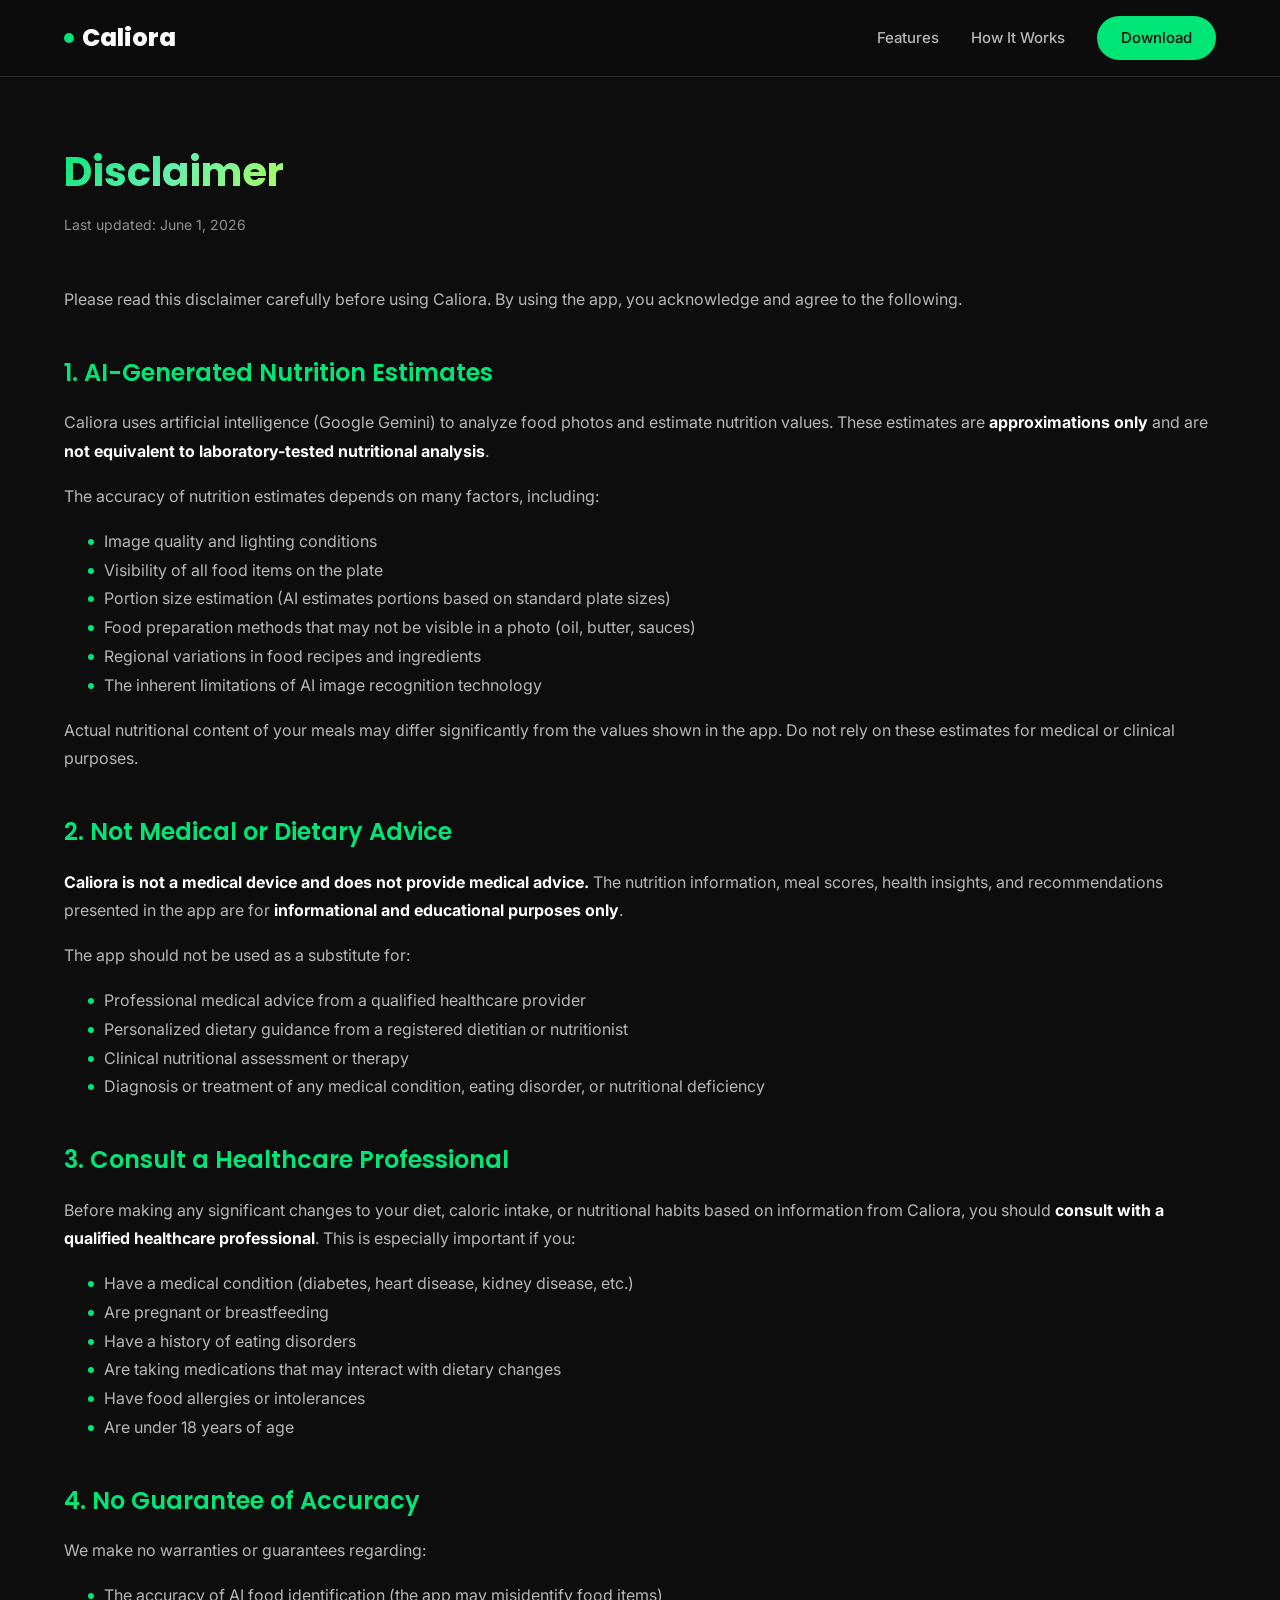
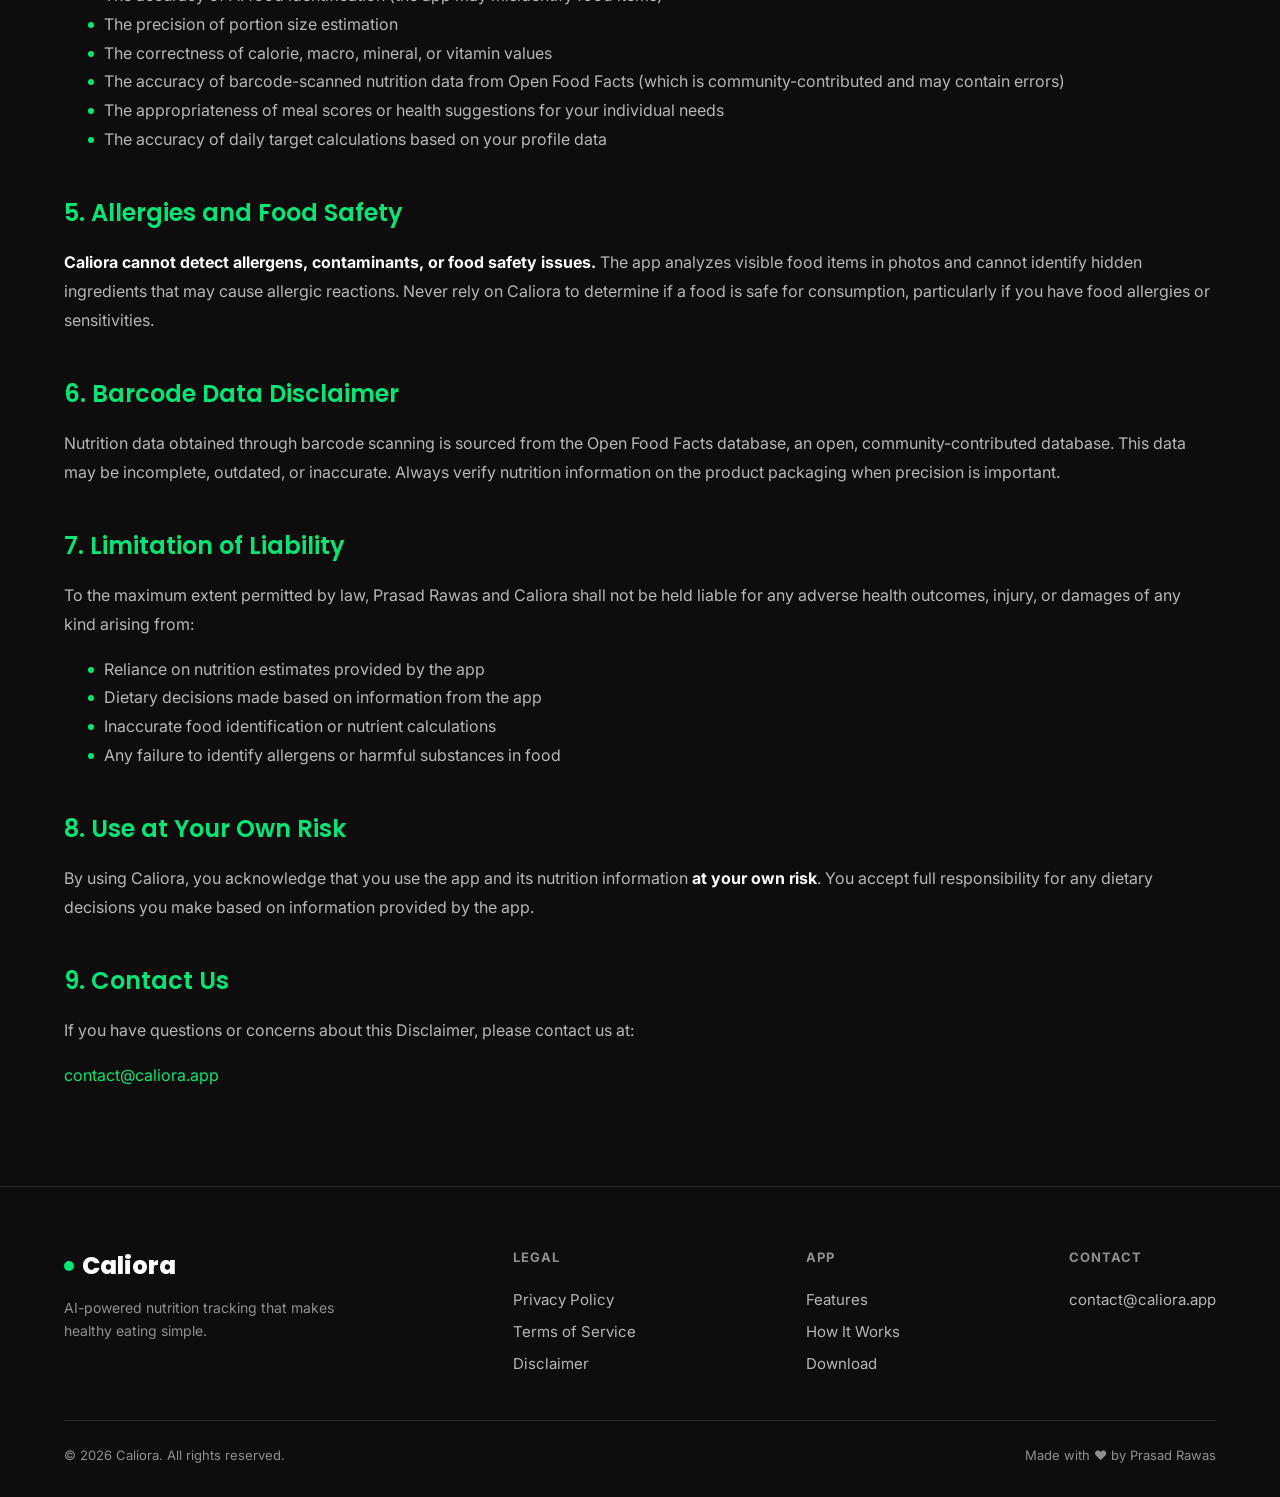
==== docs/disclaimer.html @ 1ac2c64b "Add landing website with privacy policy, terms of service, and disclaimer" ====
<!DOCTYPE html>
<html lang="en">
<head>
  <meta charset="UTF-8">
  <meta name="viewport" content="width=device-width, initial-scale=1.0">
  <meta name="description" content="Health and accuracy disclaimer for Caliora — Your AI Nutrition Companion.">
  <meta property="og:title" content="Disclaimer — Caliora">
  <meta property="og:description" content="Important health and accuracy information about Caliora's AI nutrition analysis.">
  <meta property="og:type" content="website">
  <title>Disclaimer — Caliora</title>
  <link rel="icon" type="image/png" href="favicon.png">
  <link rel="stylesheet" href="styles.css">
</head>
<body>

  <!-- ===== NAVBAR ===== -->
  <nav class="navbar">
    <div class="nav-inner">
      <a href="index.html" class="nav-logo">
        <span class="logo-dot"></span>Caliora
      </a>
      <div class="nav-links" id="navLinks">
        <a href="index.html#features">Features</a>
        <a href="index.html#how-it-works">How It Works</a>
        <a href="index.html#download" class="nav-cta">Download</a>
      </div>
      <button class="menu-toggle" id="menuToggle" aria-label="Toggle navigation menu">
        <span></span>
        <span></span>
        <span></span>
      </button>
    </div>
  </nav>

  <!-- ===== CONTENT ===== -->
  <main class="legal-page">
    <div class="container">
      <h1><span class="gradient-text">Disclaimer</span></h1>
      <p class="legal-updated">Last updated: June 1, 2026</p>

      <p>Please read this disclaimer carefully before using Caliora. By using the app, you acknowledge and agree to the following.</p>

      <h2>1. AI-Generated Nutrition Estimates</h2>
      <p>Caliora uses artificial intelligence (Google Gemini) to analyze food photos and estimate nutrition values. These estimates are <strong>approximations only</strong> and are <strong>not equivalent to laboratory-tested nutritional analysis</strong>.</p>
      <p>The accuracy of nutrition estimates depends on many factors, including:</p>
      <ul>
        <li>Image quality and lighting conditions</li>
        <li>Visibility of all food items on the plate</li>
        <li>Portion size estimation (AI estimates portions based on standard plate sizes)</li>
        <li>Food preparation methods that may not be visible in a photo (oil, butter, sauces)</li>
        <li>Regional variations in food recipes and ingredients</li>
        <li>The inherent limitations of AI image recognition technology</li>
      </ul>
      <p>Actual nutritional content of your meals may differ significantly from the values shown in the app. Do not rely on these estimates for medical or clinical purposes.</p>

      <h2>2. Not Medical or Dietary Advice</h2>
      <p><strong>Caliora is not a medical device and does not provide medical advice.</strong> The nutrition information, meal scores, health insights, and recommendations presented in the app are for <strong>informational and educational purposes only</strong>.</p>
      <p>The app should not be used as a substitute for:</p>
      <ul>
        <li>Professional medical advice from a qualified healthcare provider</li>
        <li>Personalized dietary guidance from a registered dietitian or nutritionist</li>
        <li>Clinical nutritional assessment or therapy</li>
        <li>Diagnosis or treatment of any medical condition, eating disorder, or nutritional deficiency</li>
      </ul>

      <h2>3. Consult a Healthcare Professional</h2>
      <p>Before making any significant changes to your diet, caloric intake, or nutritional habits based on information from Caliora, you should <strong>consult with a qualified healthcare professional</strong>. This is especially important if you:</p>
      <ul>
        <li>Have a medical condition (diabetes, heart disease, kidney disease, etc.)</li>
        <li>Are pregnant or breastfeeding</li>
        <li>Have a history of eating disorders</li>
        <li>Are taking medications that may interact with dietary changes</li>
        <li>Have food allergies or intolerances</li>
        <li>Are under 18 years of age</li>
      </ul>

      <h2>4. No Guarantee of Accuracy</h2>
      <p>We make no warranties or guarantees regarding:</p>
      <ul>
        <li>The accuracy of AI food identification (the app may misidentify food items)</li>
        <li>The precision of portion size estimation</li>
        <li>The correctness of calorie, macro, mineral, or vitamin values</li>
        <li>The accuracy of barcode-scanned nutrition data from Open Food Facts (which is community-contributed and may contain errors)</li>
        <li>The appropriateness of meal scores or health suggestions for your individual needs</li>
        <li>The accuracy of daily target calculations based on your profile data</li>
      </ul>

      <h2>5. Allergies and Food Safety</h2>
      <p><strong>Caliora cannot detect allergens, contaminants, or food safety issues.</strong> The app analyzes visible food items in photos and cannot identify hidden ingredients that may cause allergic reactions. Never rely on Caliora to determine if a food is safe for consumption, particularly if you have food allergies or sensitivities.</p>

      <h2>6. Barcode Data Disclaimer</h2>
      <p>Nutrition data obtained through barcode scanning is sourced from the Open Food Facts database, an open, community-contributed database. This data may be incomplete, outdated, or inaccurate. Always verify nutrition information on the product packaging when precision is important.</p>

      <h2>7. Limitation of Liability</h2>
      <p>To the maximum extent permitted by law, Prasad Rawas and Caliora shall not be held liable for any adverse health outcomes, injury, or damages of any kind arising from:</p>
      <ul>
        <li>Reliance on nutrition estimates provided by the app</li>
        <li>Dietary decisions made based on information from the app</li>
        <li>Inaccurate food identification or nutrient calculations</li>
        <li>Any failure to identify allergens or harmful substances in food</li>
      </ul>

      <h2>8. Use at Your Own Risk</h2>
      <p>By using Caliora, you acknowledge that you use the app and its nutrition information <strong>at your own risk</strong>. You accept full responsibility for any dietary decisions you make based on information provided by the app.</p>

      <h2>9. Contact Us</h2>
      <p>If you have questions or concerns about this Disclaimer, please contact us at:</p>
      <p><a href="mailto:contact@caliora.app">contact@caliora.app</a></p>
    </div>
  </main>

  <!-- ===== FOOTER ===== -->
  <footer class="footer">
    <div class="container">
      <div class="footer-inner">
        <div class="footer-brand">
          <div class="nav-logo">
            <span class="logo-dot"></span>Caliora
          </div>
          <p>AI-powered nutrition tracking that makes healthy eating simple.</p>
        </div>
        <div class="footer-links-group">
          <h4>Legal</h4>
          <a href="privacy.html">Privacy Policy</a>
          <a href="terms.html">Terms of Service</a>
          <a href="disclaimer.html">Disclaimer</a>
        </div>
        <div class="footer-links-group">
          <h4>App</h4>
          <a href="index.html#features">Features</a>
          <a href="index.html#how-it-works">How It Works</a>
          <a href="index.html#download">Download</a>
        </div>
        <div class="footer-links-group">
          <h4>Contact</h4>
          <a href="mailto:contact@caliora.app">contact@caliora.app</a>
        </div>
      </div>
      <div class="footer-bottom">
        <p>&copy; 2026 Caliora. All rights reserved.</p>
        <p class="made-with">Made with &#10084;&#65039; by Prasad Rawas</p>
      </div>
    </div>
  </footer>

  <script>
    const menuToggle = document.getElementById('menuToggle');
    const navLinks = document.getElementById('navLinks');
    menuToggle.addEventListener('click', () => {
      menuToggle.classList.toggle('active');
      navLinks.classList.toggle('open');
    });
    navLinks.querySelectorAll('a').forEach(link => {
      link.addEventListener('click', () => {
        menuToggle.classList.remove('active');
        navLinks.classList.remove('open');
      });
    });
  </script>

</body>
</html>
---- docs/styles.css ----
/* ===== IMPORTS ===== */
@import url('https://fonts.googleapis.com/css2?family=Inter:wght@300;400;500;600;700&family=Poppins:wght@600;700;800&display=swap');

/* ===== CSS VARIABLES ===== */
:root {
  --bg: #0D0D0D;
  --card-surface: #1A1A2E;
  --secondary: #16213E;
  --accent: #00E676;
  --accent-glow: rgba(0, 230, 118, 0.35);
  --error: #FF5252;
  --warning: #FFD740;
  --protein: #42A5F5;
  --carbs: #FFA726;
  --fat: #EF5350;
  --fiber: #66BB6A;
  --text: #FFFFFF;
  --text-70: rgba(255, 255, 255, 0.7);
  --text-54: rgba(255, 255, 255, 0.54);
  --text-30: rgba(255, 255, 255, 0.3);
  --text-12: rgba(255, 255, 255, 0.12);
  --glass-white: rgba(255, 255, 255, 0.08);
  --glass-border: rgba(255, 255, 255, 0.12);
  --radius: 16px;
  --radius-lg: 24px;
  --font-body: 'Inter', -apple-system, BlinkMacSystemFont, sans-serif;
  --font-heading: 'Poppins', sans-serif;
}

/* ===== RESET ===== */
*, *::before, *::after {
  margin: 0;
  padding: 0;
  box-sizing: border-box;
}

html {
  scroll-behavior: smooth;
  font-size: 16px;
}

body {
  font-family: var(--font-body);
  background: var(--bg);
  color: var(--text);
  line-height: 1.6;
  overflow-x: hidden;
  -webkit-font-smoothing: antialiased;
  -moz-osx-font-smoothing: grayscale;
}

a {
  color: var(--accent);
  text-decoration: none;
  transition: opacity 0.2s;
}

a:hover {
  opacity: 0.8;
}

img {
  max-width: 100%;
  display: block;
}

ul, ol {
  list-style: none;
}

/* ===== UTILITY ===== */
.container {
  max-width: 1200px;
  margin: 0 auto;
  padding: 0 24px;
}

.gradient-text {
  background: linear-gradient(135deg, var(--accent) 0%, #69F0AE 50%, #B2FF59 100%);
  -webkit-background-clip: text;
  -webkit-text-fill-color: transparent;
  background-clip: text;
}

.section-title {
  font-family: var(--font-heading);
  font-size: 2.5rem;
  font-weight: 700;
  text-align: center;
  margin-bottom: 16px;
}

.section-subtitle {
  text-align: center;
  color: var(--text-70);
  font-size: 1.125rem;
  max-width: 600px;
  margin: 0 auto 60px;
}

.section-divider {
  width: 80px;
  height: 3px;
  background: linear-gradient(90deg, var(--accent), transparent);
  margin: 0 auto 60px;
  border: none;
}

/* ===== ANIMATIONS ===== */
@keyframes float {
  0%, 100% { transform: translateY(0); }
  50% { transform: translateY(-12px); }
}

@keyframes fadeInUp {
  from {
    opacity: 0;
    transform: translateY(30px);
  }
  to {
    opacity: 1;
    transform: translateY(0);
  }
}

@keyframes pulse-glow {
  0%, 100% { box-shadow: 0 0 20px var(--accent-glow); }
  50% { box-shadow: 0 0 40px var(--accent-glow); }
}

.fade-in {
  opacity: 0;
  transform: translateY(30px);
  transition: opacity 0.6s ease-out, transform 0.6s ease-out;
}

.fade-in.visible {
  opacity: 1;
  transform: translateY(0);
}

/* ===== HEADER / NAVBAR ===== */
.navbar {
  position: fixed;
  top: 0;
  left: 0;
  right: 0;
  z-index: 1000;
  padding: 16px 0;
  background: rgba(13, 13, 13, 0.85);
  backdrop-filter: blur(20px);
  -webkit-backdrop-filter: blur(20px);
  border-bottom: 1px solid var(--glass-border);
  transition: padding 0.3s;
}

.nav-inner {
  display: flex;
  align-items: center;
  justify-content: space-between;
  max-width: 1200px;
  margin: 0 auto;
  padding: 0 24px;
}

.nav-logo {
  font-family: var(--font-heading);
  font-size: 1.5rem;
  font-weight: 800;
  color: var(--text);
  display: flex;
  align-items: center;
  gap: 8px;
}

.nav-logo .logo-dot {
  width: 10px;
  height: 10px;
  background: var(--accent);
  border-radius: 50%;
  display: inline-block;
}

.nav-links {
  display: flex;
  align-items: center;
  gap: 32px;
}

.nav-links a {
  color: var(--text-70);
  font-size: 0.9375rem;
  font-weight: 500;
  transition: color 0.2s;
}

.nav-links a:hover {
  color: var(--accent);
  opacity: 1;
}

.nav-cta {
  background: var(--accent);
  color: var(--bg) !important;
  padding: 10px 24px;
  border-radius: 50px;
  font-weight: 600;
  font-size: 0.875rem;
  transition: box-shadow 0.3s, transform 0.2s;
}

.nav-cta:hover {
  box-shadow: 0 0 24px var(--accent-glow);
  transform: translateY(-1px);
  opacity: 1 !important;
}

/* Mobile menu toggle */
.menu-toggle {
  display: none;
  background: none;
  border: none;
  cursor: pointer;
  padding: 8px;
}

.menu-toggle span {
  display: block;
  width: 24px;
  height: 2px;
  background: var(--text);
  margin: 6px 0;
  transition: transform 0.3s, opacity 0.3s;
  border-radius: 2px;
}

.menu-toggle.active span:nth-child(1) {
  transform: rotate(45deg) translate(5px, 6px);
}

.menu-toggle.active span:nth-child(2) {
  opacity: 0;
}

.menu-toggle.active span:nth-child(3) {
  transform: rotate(-45deg) translate(5px, -6px);
}

/* ===== HERO SECTION ===== */
.hero {
  min-height: 100vh;
  display: flex;
  align-items: center;
  padding: 120px 0 80px;
  position: relative;
  overflow: hidden;
}

.hero::before {
  content: '';
  position: absolute;
  top: -200px;
  right: -200px;
  width: 600px;
  height: 600px;
  background: radial-gradient(circle, rgba(0, 230, 118, 0.08) 0%, transparent 70%);
  border-radius: 50%;
  pointer-events: none;
}

.hero::after {
  content: '';
  position: absolute;
  bottom: -100px;
  left: -200px;
  width: 400px;
  height: 400px;
  background: radial-gradient(circle, rgba(22, 33, 62, 0.5) 0%, transparent 70%);
  border-radius: 50%;
  pointer-events: none;
}

.hero-inner {
  display: flex;
  align-items: center;
  gap: 60px;
  position: relative;
  z-index: 1;
}

.hero-content {
  flex: 1;
}

.hero-badge {
  display: inline-flex;
  align-items: center;
  gap: 8px;
  padding: 8px 16px;
  background: var(--glass-white);
  border: 1px solid var(--glass-border);
  border-radius: 50px;
  font-size: 0.8125rem;
  color: var(--accent);
  font-weight: 500;
  margin-bottom: 24px;
}

.hero-badge::before {
  content: '';
  width: 8px;
  height: 8px;
  background: var(--accent);
  border-radius: 50%;
  animation: pulse-glow 2s infinite;
}

.hero h1 {
  font-family: var(--font-heading);
  font-size: 4rem;
  font-weight: 800;
  line-height: 1.1;
  margin-bottom: 8px;
}

.hero-tagline {
  font-size: 1.5rem;
  color: var(--accent);
  font-weight: 600;
  margin-bottom: 20px;
}

.hero-description {
  font-size: 1.125rem;
  color: var(--text-70);
  max-width: 500px;
  margin-bottom: 36px;
  line-height: 1.7;
}

.hero-buttons {
  display: flex;
  gap: 16px;
  flex-wrap: wrap;
}

.btn-primary {
  display: inline-flex;
  align-items: center;
  gap: 8px;
  padding: 16px 32px;
  background: var(--accent);
  color: var(--bg);
  border-radius: 50px;
  font-weight: 700;
  font-size: 1rem;
  border: none;
  cursor: pointer;
  transition: box-shadow 0.3s, transform 0.2s;
}

.btn-primary:hover {
  box-shadow: 0 0 30px var(--accent-glow);
  transform: translateY(-2px);
  opacity: 1;
  color: var(--bg);
}

.btn-secondary {
  display: inline-flex;
  align-items: center;
  gap: 8px;
  padding: 16px 32px;
  background: transparent;
  color: var(--text);
  border: 1px solid var(--glass-border);
  border-radius: 50px;
  font-weight: 600;
  font-size: 1rem;
  cursor: pointer;
  transition: border-color 0.3s, background 0.3s;
}

.btn-secondary:hover {
  border-color: var(--accent);
  background: var(--glass-white);
  opacity: 1;
  color: var(--text);
}

/* Hero mockup */
.hero-mockup {
  flex: 1;
  display: flex;
  justify-content: center;
  align-items: center;
}

.phone-frame {
  width: 280px;
  height: 560px;
  background: linear-gradient(145deg, var(--card-surface), var(--secondary));
  border-radius: 36px;
  border: 2px solid var(--glass-border);
  padding: 16px;
  position: relative;
  animation: float 6s ease-in-out infinite;
  box-shadow: 0 40px 80px rgba(0, 0, 0, 0.5);
}

.phone-screen {
  width: 100%;
  height: 100%;
  border-radius: 24px;
  background: var(--bg);
  overflow: hidden;
  display: flex;
  flex-direction: column;
  align-items: center;
  justify-content: center;
  padding: 20px;
  position: relative;
}

.phone-screen .mock-ring {
  width: 140px;
  height: 140px;
  border-radius: 50%;
  border: 6px solid var(--accent);
  border-top-color: transparent;
  display: flex;
  align-items: center;
  justify-content: center;
  margin-bottom: 20px;
  position: relative;
}

.phone-screen .mock-ring::after {
  content: '1,850';
  font-family: var(--font-heading);
  font-size: 1.5rem;
  font-weight: 700;
  color: var(--text);
}

.mock-macros {
  display: flex;
  gap: 16px;
  margin-bottom: 16px;
}

.mock-macro {
  text-align: center;
}

.mock-macro-bar {
  width: 36px;
  height: 4px;
  border-radius: 2px;
  margin: 0 auto 4px;
}

.mock-macro span {
  font-size: 0.625rem;
  color: var(--text-54);
}

.mock-items {
  width: 100%;
  display: flex;
  flex-direction: column;
  gap: 8px;
}

.mock-item {
  background: var(--glass-white);
  border-radius: 8px;
  padding: 8px 12px;
  display: flex;
  justify-content: space-between;
  align-items: center;
}

.mock-item-name {
  font-size: 0.6875rem;
  color: var(--text-70);
}

.mock-item-cal {
  font-size: 0.6875rem;
  color: var(--accent);
  font-weight: 600;
}

/* ===== FEATURES SECTION ===== */
.features {
  padding: 100px 0;
}

.features-grid {
  display: grid;
  grid-template-columns: repeat(3, 1fr);
  gap: 24px;
}

.feature-card {
  background: var(--glass-white);
  backdrop-filter: blur(12px);
  -webkit-backdrop-filter: blur(12px);
  border: 1px solid var(--glass-border);
  border-radius: var(--radius-lg);
  padding: 36px 28px;
  transition: transform 0.3s, box-shadow 0.3s, border-color 0.3s;
  position: relative;
  overflow: hidden;
}

.feature-card::before {
  content: '';
  position: absolute;
  top: 0;
  left: 0;
  right: 0;
  height: 2px;
  background: linear-gradient(90deg, transparent, var(--accent), transparent);
  opacity: 0;
  transition: opacity 0.3s;
}

.feature-card:hover {
  transform: translateY(-4px);
  box-shadow: 0 20px 60px rgba(0, 0, 0, 0.3);
  border-color: rgba(0, 230, 118, 0.2);
}

.feature-card:hover::before {
  opacity: 1;
}

.feature-icon {
  font-size: 2.5rem;
  margin-bottom: 20px;
  display: block;
}

.feature-card h3 {
  font-family: var(--font-heading);
  font-size: 1.25rem;
  font-weight: 600;
  margin-bottom: 12px;
}

.feature-card p {
  color: var(--text-54);
  font-size: 0.9375rem;
  line-height: 1.6;
}

/* ===== HOW IT WORKS ===== */
.how-it-works {
  padding: 100px 0;
  background: linear-gradient(180deg, transparent, rgba(26, 26, 46, 0.2), transparent);
}

.steps {
  display: flex;
  align-items: flex-start;
  justify-content: center;
  gap: 0;
  position: relative;
  max-width: 900px;
  margin: 0 auto;
}

.step {
  flex: 1;
  text-align: center;
  padding: 0 24px;
  position: relative;
}

.step-number {
  width: 72px;
  height: 72px;
  border-radius: 50%;
  background: linear-gradient(135deg, var(--accent), #69F0AE);
  display: flex;
  align-items: center;
  justify-content: center;
  font-family: var(--font-heading);
  font-size: 1.5rem;
  font-weight: 700;
  color: var(--bg);
  margin: 0 auto 24px;
  position: relative;
  z-index: 2;
}

.step-connector {
  position: absolute;
  top: 36px;
  left: calc(50% + 36px);
  width: calc(100% - 72px);
  height: 2px;
  background: linear-gradient(90deg, var(--accent), var(--text-30));
  z-index: 1;
}

.step:last-child .step-connector {
  display: none;
}

.step h3 {
  font-family: var(--font-heading);
  font-size: 1.375rem;
  font-weight: 600;
  margin-bottom: 8px;
}

.step p {
  color: var(--text-54);
  font-size: 0.9375rem;
  max-width: 240px;
  margin: 0 auto;
}

/* ===== DASHBOARD PREVIEW ===== */
.dashboard-preview {
  padding: 100px 0;
}

.dashboard-inner {
  display: flex;
  align-items: center;
  gap: 60px;
}

.dashboard-content {
  flex: 1;
}

.dashboard-content h2 {
  font-family: var(--font-heading);
  font-size: 2.5rem;
  font-weight: 700;
  margin-bottom: 20px;
  line-height: 1.2;
}

.dashboard-content > p {
  color: var(--text-70);
  font-size: 1.0625rem;
  margin-bottom: 32px;
  line-height: 1.7;
}

.dashboard-features {
  display: flex;
  flex-direction: column;
  gap: 20px;
}

.dashboard-feature {
  display: flex;
  align-items: flex-start;
  gap: 16px;
}

.dashboard-feature-icon {
  width: 48px;
  height: 48px;
  border-radius: 12px;
  background: var(--glass-white);
  border: 1px solid var(--glass-border);
  display: flex;
  align-items: center;
  justify-content: center;
  font-size: 1.25rem;
  flex-shrink: 0;
}

.dashboard-feature h4 {
  font-size: 1rem;
  font-weight: 600;
  margin-bottom: 4px;
}

.dashboard-feature p {
  color: var(--text-54);
  font-size: 0.875rem;
}

.dashboard-mockup {
  flex: 1;
  display: flex;
  justify-content: center;
}

.dashboard-card {
  width: 100%;
  max-width: 440px;
  background: var(--card-surface);
  border-radius: var(--radius-lg);
  border: 1px solid var(--glass-border);
  padding: 32px;
  box-shadow: 0 40px 80px rgba(0, 0, 0, 0.4);
}

.dash-header {
  display: flex;
  justify-content: space-between;
  align-items: center;
  margin-bottom: 28px;
}

.dash-header h4 {
  font-size: 1rem;
  font-weight: 600;
}

.dash-header span {
  color: var(--text-54);
  font-size: 0.8125rem;
}

.dash-ring-area {
  display: flex;
  justify-content: center;
  margin-bottom: 28px;
}

.dash-ring {
  width: 160px;
  height: 160px;
  border-radius: 50%;
  border: 8px solid var(--text-12);
  position: relative;
  display: flex;
  align-items: center;
  justify-content: center;
  flex-direction: column;
}

.dash-ring::before {
  content: '';
  position: absolute;
  inset: -8px;
  border-radius: 50%;
  border: 8px solid transparent;
  border-top-color: var(--accent);
  border-right-color: var(--accent);
  border-bottom-color: var(--accent);
  transform: rotate(-30deg);
}

.dash-ring .cal-num {
  font-family: var(--font-heading);
  font-size: 2rem;
  font-weight: 700;
}

.dash-ring .cal-label {
  font-size: 0.75rem;
  color: var(--text-54);
}

.dash-macros {
  display: flex;
  justify-content: space-between;
  margin-bottom: 28px;
}

.dash-macro {
  text-align: center;
  flex: 1;
}

.dash-macro-label {
  font-size: 0.6875rem;
  color: var(--text-54);
  text-transform: uppercase;
  letter-spacing: 0.5px;
  margin-bottom: 8px;
  display: block;
}

.dash-macro-bar {
  height: 4px;
  border-radius: 2px;
  background: var(--text-12);
  margin: 0 8px 8px;
  position: relative;
  overflow: hidden;
}

.dash-macro-bar::after {
  content: '';
  position: absolute;
  left: 0;
  top: 0;
  height: 100%;
  border-radius: 2px;
}

.dash-macro.protein .dash-macro-bar::after {
  width: 65%;
  background: var(--protein);
}

.dash-macro.carbs .dash-macro-bar::after {
  width: 50%;
  background: var(--carbs);
}

.dash-macro.fat .dash-macro-bar::after {
  width: 40%;
  background: var(--fat);
}

.dash-macro-value {
  font-size: 0.8125rem;
  font-weight: 600;
}

.dash-meals h5 {
  font-size: 0.75rem;
  color: var(--text-54);
  text-transform: uppercase;
  letter-spacing: 0.5px;
  margin-bottom: 12px;
}

.dash-meal-item {
  display: flex;
  align-items: center;
  justify-content: space-between;
  padding: 10px 0;
  border-bottom: 1px solid var(--text-12);
}

.dash-meal-item:last-child {
  border-bottom: none;
}

.dash-meal-info {
  display: flex;
  align-items: center;
  gap: 10px;
}

.dash-meal-dot {
  width: 8px;
  height: 8px;
  border-radius: 50%;
}

.dash-meal-name {
  font-size: 0.8125rem;
}

.dash-meal-cal {
  font-size: 0.8125rem;
  color: var(--accent);
  font-weight: 600;
}

/* ===== CTA SECTION ===== */
.cta {
  padding: 100px 0;
  text-align: center;
  position: relative;
}

.cta::before {
  content: '';
  position: absolute;
  inset: 0;
  background: radial-gradient(ellipse at center, rgba(0, 230, 118, 0.06) 0%, transparent 70%);
  pointer-events: none;
}

.cta-inner {
  position: relative;
  z-index: 1;
}

.cta h2 {
  font-family: var(--font-heading);
  font-size: 3rem;
  font-weight: 800;
  margin-bottom: 16px;
}

.cta > .cta-inner > p {
  color: var(--text-70);
  font-size: 1.125rem;
  max-width: 500px;
  margin: 0 auto 40px;
}

.cta-buttons {
  display: flex;
  justify-content: center;
  gap: 16px;
  flex-wrap: wrap;
}

.store-badge {
  display: inline-flex;
  align-items: center;
  gap: 12px;
  padding: 14px 28px;
  background: var(--card-surface);
  border: 1px solid var(--glass-border);
  border-radius: var(--radius);
  transition: border-color 0.3s, transform 0.2s;
}

.store-badge:hover {
  border-color: var(--accent);
  transform: translateY(-2px);
  opacity: 1;
}

.store-badge-icon {
  font-size: 1.75rem;
}

.store-badge-text {
  text-align: left;
}

.store-badge-text small {
  font-size: 0.625rem;
  color: var(--text-54);
  text-transform: uppercase;
  letter-spacing: 0.5px;
  display: block;
}

.store-badge-text span {
  font-size: 1rem;
  font-weight: 600;
  color: var(--text);
}

/* ===== FOOTER ===== */
.footer {
  padding: 60px 0 32px;
  border-top: 1px solid var(--text-12);
}

.footer-inner {
  display: flex;
  justify-content: space-between;
  align-items: flex-start;
  margin-bottom: 40px;
  flex-wrap: wrap;
  gap: 32px;
}

.footer-brand {
  max-width: 280px;
}

.footer-brand .nav-logo {
  margin-bottom: 12px;
}

.footer-brand p {
  color: var(--text-54);
  font-size: 0.875rem;
  line-height: 1.6;
}

.footer-links-group h4 {
  font-size: 0.8125rem;
  text-transform: uppercase;
  letter-spacing: 1px;
  color: var(--text-54);
  margin-bottom: 16px;
}

.footer-links-group a {
  display: block;
  color: var(--text-70);
  font-size: 0.9375rem;
  padding: 4px 0;
  transition: color 0.2s;
}

.footer-links-group a:hover {
  color: var(--accent);
  opacity: 1;
}

.footer-bottom {
  display: flex;
  justify-content: space-between;
  align-items: center;
  padding-top: 24px;
  border-top: 1px solid var(--text-12);
  flex-wrap: wrap;
  gap: 12px;
}

.footer-bottom p {
  color: var(--text-54);
  font-size: 0.8125rem;
}

.footer-bottom .made-with {
  color: var(--text-54);
  font-size: 0.8125rem;
}

/* ===== LEGAL PAGES ===== */
.legal-page {
  padding: 140px 0 80px;
  min-height: 100vh;
}

.legal-page h1 {
  font-family: var(--font-heading);
  font-size: 2.5rem;
  font-weight: 700;
  margin-bottom: 8px;
}

.legal-page .legal-updated {
  color: var(--text-54);
  font-size: 0.875rem;
  margin-bottom: 48px;
}

.legal-page h2 {
  font-family: var(--font-heading);
  font-size: 1.5rem;
  font-weight: 600;
  margin-top: 40px;
  margin-bottom: 16px;
  color: var(--accent);
}

.legal-page p {
  color: var(--text-70);
  font-size: 1rem;
  line-height: 1.8;
  margin-bottom: 16px;
}

.legal-page ul {
  margin-bottom: 16px;
  padding-left: 24px;
}

.legal-page ul li {
  color: var(--text-70);
  font-size: 1rem;
  line-height: 1.8;
  position: relative;
  padding-left: 16px;
}

.legal-page ul li::before {
  content: '';
  position: absolute;
  left: 0;
  top: 12px;
  width: 6px;
  height: 6px;
  border-radius: 50%;
  background: var(--accent);
}

.legal-page a {
  color: var(--accent);
}

.legal-page strong {
  color: var(--text);
}

/* ===== RESPONSIVE ===== */
@media (max-width: 1200px) {
  .hero h1 {
    font-size: 3.25rem;
  }
}

@media (max-width: 768px) {
  .nav-links {
    position: fixed;
    top: 0;
    right: -100%;
    width: 280px;
    height: 100vh;
    background: var(--card-surface);
    flex-direction: column;
    padding: 80px 32px 32px;
    gap: 24px;
    transition: right 0.3s ease;
    border-left: 1px solid var(--glass-border);
  }

  .nav-links.open {
    right: 0;
  }

  .menu-toggle {
    display: block;
    z-index: 1001;
  }

  .hero-inner {
    flex-direction: column;
    text-align: center;
  }

  .hero h1 {
    font-size: 2.5rem;
  }

  .hero-tagline {
    font-size: 1.25rem;
  }

  .hero-description {
    margin: 0 auto 32px;
  }

  .hero-buttons {
    justify-content: center;
  }

  .hero-mockup {
    order: -1;
  }

  .phone-frame {
    width: 220px;
    height: 440px;
  }

  .features-grid {
    grid-template-columns: 1fr;
  }

  .steps {
    flex-direction: column;
    gap: 40px;
  }

  .step-connector {
    display: none;
  }

  .dashboard-inner {
    flex-direction: column;
  }

  .dashboard-content h2 {
    font-size: 2rem;
  }

  .section-title {
    font-size: 2rem;
  }

  .cta h2 {
    font-size: 2rem;
  }

  .footer-inner {
    flex-direction: column;
  }

  .footer-bottom {
    flex-direction: column;
    text-align: center;
  }

  .legal-page h1 {
    font-size: 2rem;
  }
}

@media (min-width: 769px) and (max-width: 1200px) {
  .features-grid {
    grid-template-columns: repeat(2, 1fr);
  }
}
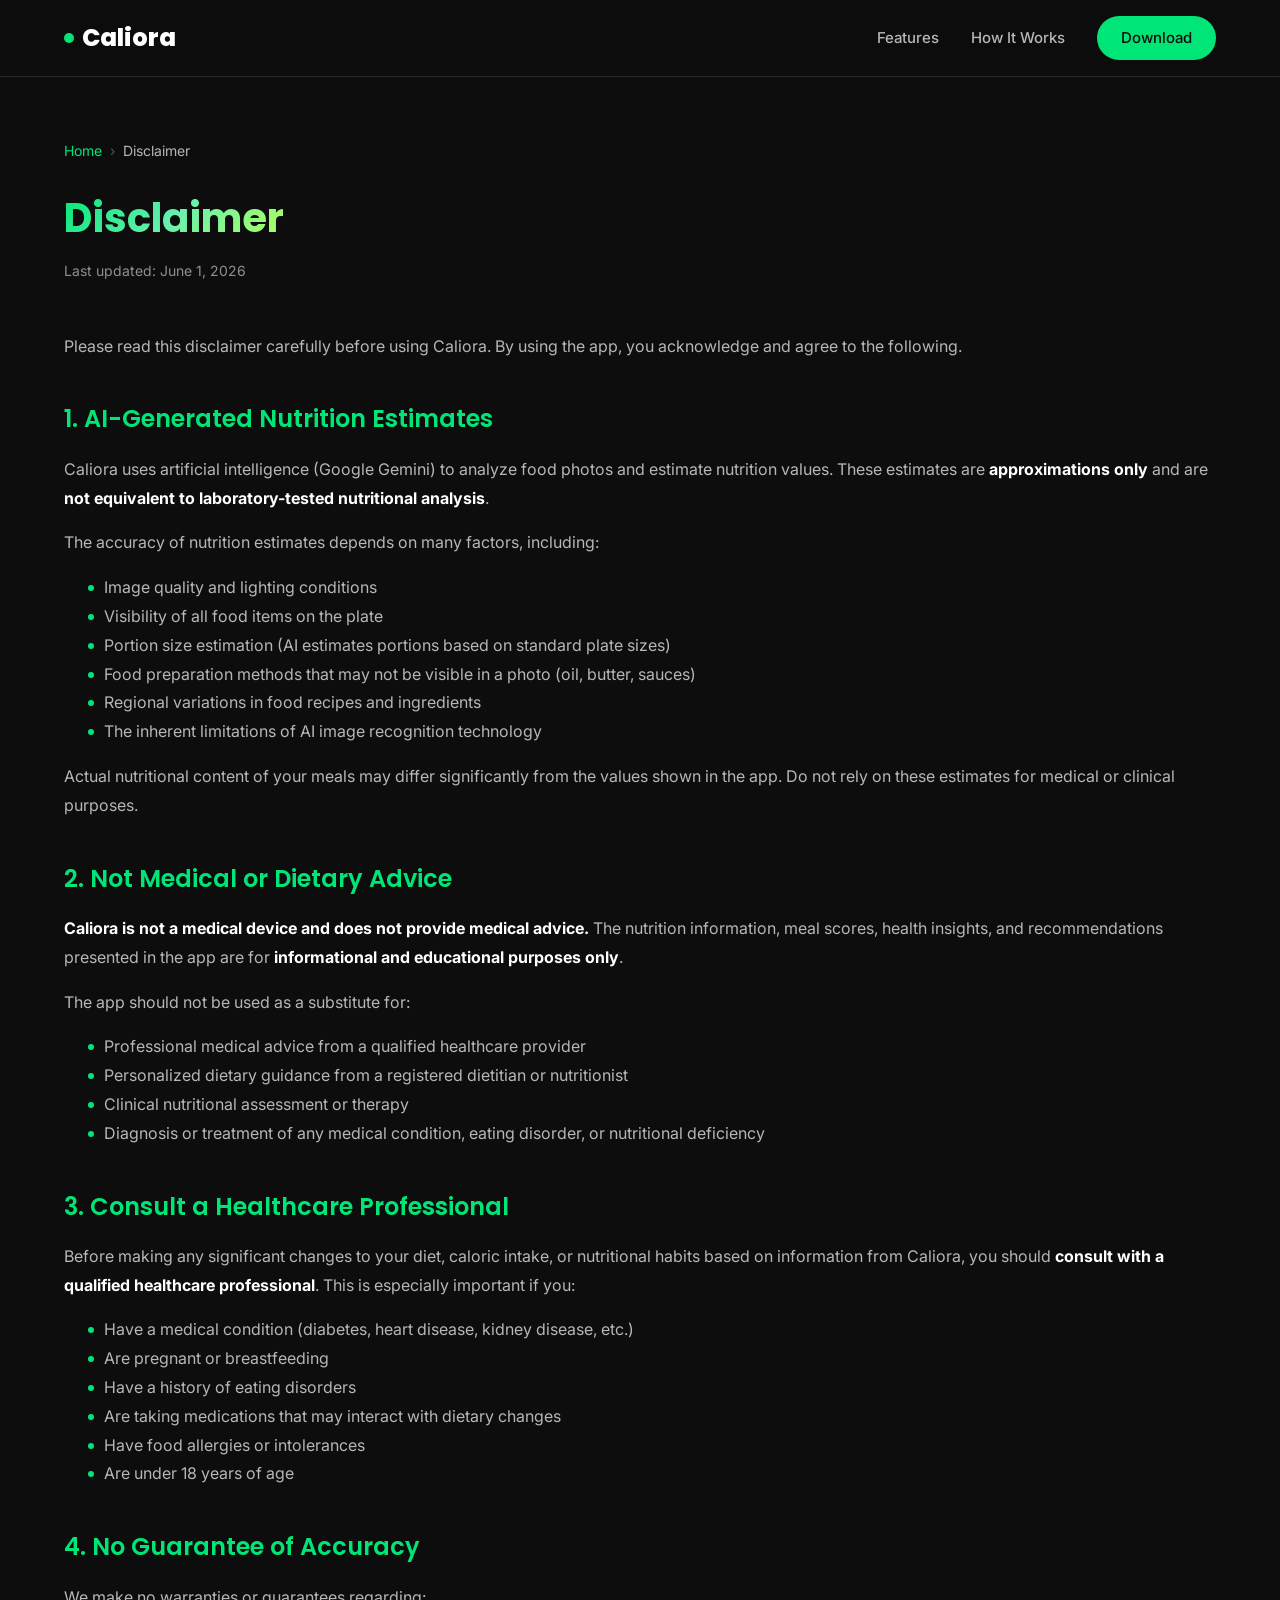
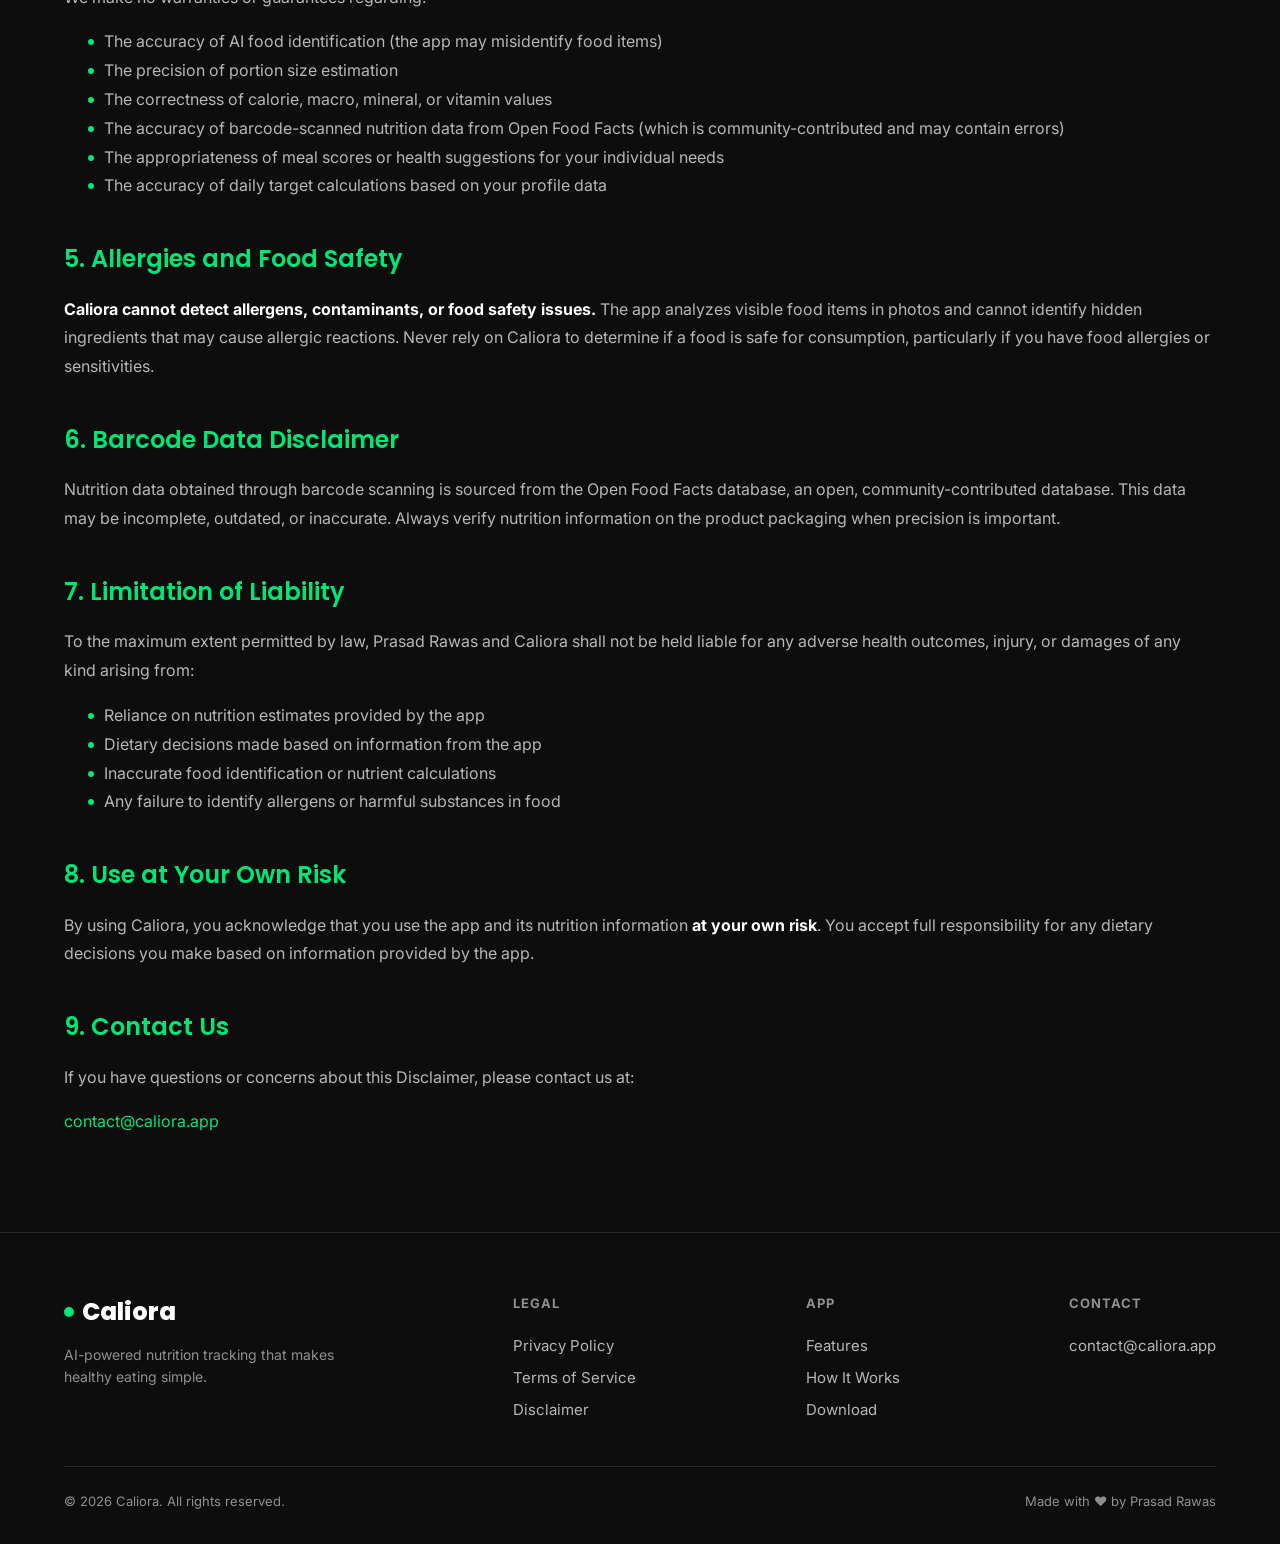
==== commit 830a0b16: "SEO: add structured data, sitemap, robots.txt, canonical URLs, breadcrumbs, and accessibility" ====
--- a/docs/disclaimer.html
+++ b/docs/disclaimer.html
@@ -3,39 +3,99 @@
 <head>
   <meta charset="UTF-8">
   <meta name="viewport" content="width=device-width, initial-scale=1.0">
-  <meta name="description" content="Health and accuracy disclaimer for Caliora — Your AI Nutrition Companion.">
+  <meta name="description" content="Health and accuracy disclaimer for Caliora — important information about the limitations of our AI nutrition analysis and when to consult a healthcare professional.">
+  <meta name="robots" content="index, follow">
+  <meta name="theme-color" content="#0D0D0D">
+  <meta name="apple-mobile-web-app-title" content="Caliora">
+  <meta name="application-name" content="Caliora">
+
+  <!-- Canonical URL -->
+  <link rel="canonical" href="https://prasadrawas.github.io/caliora/disclaimer.html">
+
+  <!-- Open Graph -->
   <meta property="og:title" content="Disclaimer — Caliora">
   <meta property="og:description" content="Important health and accuracy information about Caliora's AI nutrition analysis.">
   <meta property="og:type" content="website">
+  <meta property="og:url" content="https://prasadrawas.github.io/caliora/disclaimer.html">
+  <meta property="og:image" content="https://prasadrawas.github.io/caliora/og-image.png">
+  <meta property="og:site_name" content="Caliora">
+
+  <!-- Twitter Card -->
+  <meta name="twitter:card" content="summary_large_image">
+  <meta name="twitter:title" content="Disclaimer — Caliora">
+  <meta name="twitter:description" content="Important health and accuracy information about Caliora's AI nutrition analysis.">
+
   <title>Disclaimer — Caliora</title>
   <link rel="icon" type="image/png" href="favicon.png">
   <link rel="stylesheet" href="styles.css">
+
+  <!-- Structured Data: WebPage -->
+  <script type="application/ld+json">
+  {
+    "@context": "https://schema.org",
+    "@type": "WebPage",
+    "name": "Disclaimer — Caliora",
+    "description": "Health and accuracy disclaimer for Caliora — important information about the limitations of our AI nutrition analysis.",
+    "url": "https://prasadrawas.github.io/caliora/disclaimer.html",
+    "isPartOf": {
+      "@type": "WebSite",
+      "name": "Caliora",
+      "url": "https://prasadrawas.github.io/caliora/"
+    },
+    "breadcrumb": {
+      "@type": "BreadcrumbList",
+      "itemListElement": [
+        {
+          "@type": "ListItem",
+          "position": 1,
+          "name": "Home",
+          "item": "https://prasadrawas.github.io/caliora/"
+        },
+        {
+          "@type": "ListItem",
+          "position": 2,
+          "name": "Disclaimer",
+          "item": "https://prasadrawas.github.io/caliora/disclaimer.html"
+        }
+      ]
+    }
+  }
+  </script>
 </head>
 <body>
 
   <!-- ===== NAVBAR ===== -->
-  <nav class="navbar">
+  <nav class="navbar" role="navigation" aria-label="Main navigation">
     <div class="nav-inner">
-      <a href="index.html" class="nav-logo">
-        <span class="logo-dot"></span>Caliora
+      <a href="index.html" class="nav-logo" aria-label="Caliora home">
+        <span class="logo-dot" aria-hidden="true"></span>Caliora
       </a>
       <div class="nav-links" id="navLinks">
         <a href="index.html#features">Features</a>
         <a href="index.html#how-it-works">How It Works</a>
         <a href="index.html#download" class="nav-cta">Download</a>
       </div>
-      <button class="menu-toggle" id="menuToggle" aria-label="Toggle navigation menu">
-        <span></span>
-        <span></span>
-        <span></span>
+      <button class="menu-toggle" id="menuToggle" aria-label="Toggle navigation menu" aria-expanded="false" aria-controls="navLinks">
+        <span aria-hidden="true"></span>
+        <span aria-hidden="true"></span>
+        <span aria-hidden="true"></span>
       </button>
     </div>
   </nav>
 
   <!-- ===== CONTENT ===== -->
-  <main class="legal-page">
+  <main class="legal-page" aria-labelledby="page-heading">
     <div class="container">
-      <h1><span class="gradient-text">Disclaimer</span></h1>
+
+      <!-- Breadcrumb -->
+      <nav class="breadcrumb" aria-label="Breadcrumb">
+        <ol>
+          <li><a href="index.html">Home</a></li>
+          <li aria-current="page">Disclaimer</li>
+        </ol>
+      </nav>
+
+      <h1 id="page-heading"><span class="gradient-text">Disclaimer</span></h1>
       <p class="legal-updated">Last updated: June 1, 2026</p>
 
       <p>Please read this disclaimer carefully before using Caliora. By using the app, you acknowledge and agree to the following.</p>
@@ -105,35 +165,35 @@
 
       <h2>9. Contact Us</h2>
       <p>If you have questions or concerns about this Disclaimer, please contact us at:</p>
-      <p><a href="mailto:contact@caliora.app">contact@caliora.app</a></p>
+      <p><a href="mailto:contact@caliora.app" aria-label="Send email to Caliora support">contact@caliora.app</a></p>
     </div>
   </main>
 
   <!-- ===== FOOTER ===== -->
-  <footer class="footer">
+  <footer class="footer" role="contentinfo">
     <div class="container">
       <div class="footer-inner">
         <div class="footer-brand">
-          <div class="nav-logo">
-            <span class="logo-dot"></span>Caliora
+          <div class="nav-logo" aria-label="Caliora">
+            <span class="logo-dot" aria-hidden="true"></span>Caliora
           </div>
           <p>AI-powered nutrition tracking that makes healthy eating simple.</p>
         </div>
-        <div class="footer-links-group">
+        <nav class="footer-links-group" aria-label="Legal pages">
           <h4>Legal</h4>
           <a href="privacy.html">Privacy Policy</a>
           <a href="terms.html">Terms of Service</a>
           <a href="disclaimer.html">Disclaimer</a>
-        </div>
-        <div class="footer-links-group">
+        </nav>
+        <nav class="footer-links-group" aria-label="App sections">
           <h4>App</h4>
           <a href="index.html#features">Features</a>
           <a href="index.html#how-it-works">How It Works</a>
           <a href="index.html#download">Download</a>
-        </div>
+        </nav>
         <div class="footer-links-group">
           <h4>Contact</h4>
-          <a href="mailto:contact@caliora.app">contact@caliora.app</a>
+          <a href="mailto:contact@caliora.app" aria-label="Send email to Caliora support">contact@caliora.app</a>
         </div>
       </div>
       <div class="footer-bottom">
@@ -147,13 +207,15 @@
     const menuToggle = document.getElementById('menuToggle');
     const navLinks = document.getElementById('navLinks');
     menuToggle.addEventListener('click', () => {
+      const isOpen = navLinks.classList.toggle('open');
       menuToggle.classList.toggle('active');
-      navLinks.classList.toggle('open');
+      menuToggle.setAttribute('aria-expanded', isOpen ? 'true' : 'false');
     });
     navLinks.querySelectorAll('a').forEach(link => {
       link.addEventListener('click', () => {
         menuToggle.classList.remove('active');
         navLinks.classList.remove('open');
+        menuToggle.setAttribute('aria-expanded', 'false');
       });
     });
   </script>
--- a/docs/styles.css
+++ b/docs/styles.css
@@ -1,4 +1,5 @@
 /* ===== IMPORTS ===== */
+/* font-display: swap is applied via &display=swap in the Google Fonts URL below */
 @import url('https://fonts.googleapis.com/css2?family=Inter:wght@300;400;500;600;700&family=Poppins:wght@600;700;800&display=swap');
 
 /* ===== CSS VARIABLES ===== */
@@ -1081,6 +1082,47 @@
   color: var(--text);
 }
 
+/* ===== BREADCRUMB ===== */
+.breadcrumb {
+  margin-bottom: 24px;
+}
+
+.breadcrumb ol {
+  display: flex;
+  align-items: center;
+  gap: 8px;
+  flex-wrap: wrap;
+  list-style: none;
+  padding: 0;
+  margin: 0;
+}
+
+.breadcrumb li {
+  display: flex;
+  align-items: center;
+  font-size: 0.875rem;
+  color: var(--text-54);
+}
+
+.breadcrumb li + li::before {
+  content: '›';
+  margin-right: 8px;
+  color: var(--text-30);
+}
+
+.breadcrumb a {
+  color: var(--accent);
+  text-decoration: none;
+}
+
+.breadcrumb a:hover {
+  opacity: 0.8;
+}
+
+.breadcrumb li[aria-current="page"] {
+  color: var(--text-70);
+}
+
 /* ===== RESPONSIVE ===== */
 @media (max-width: 1200px) {
   .hero h1 {
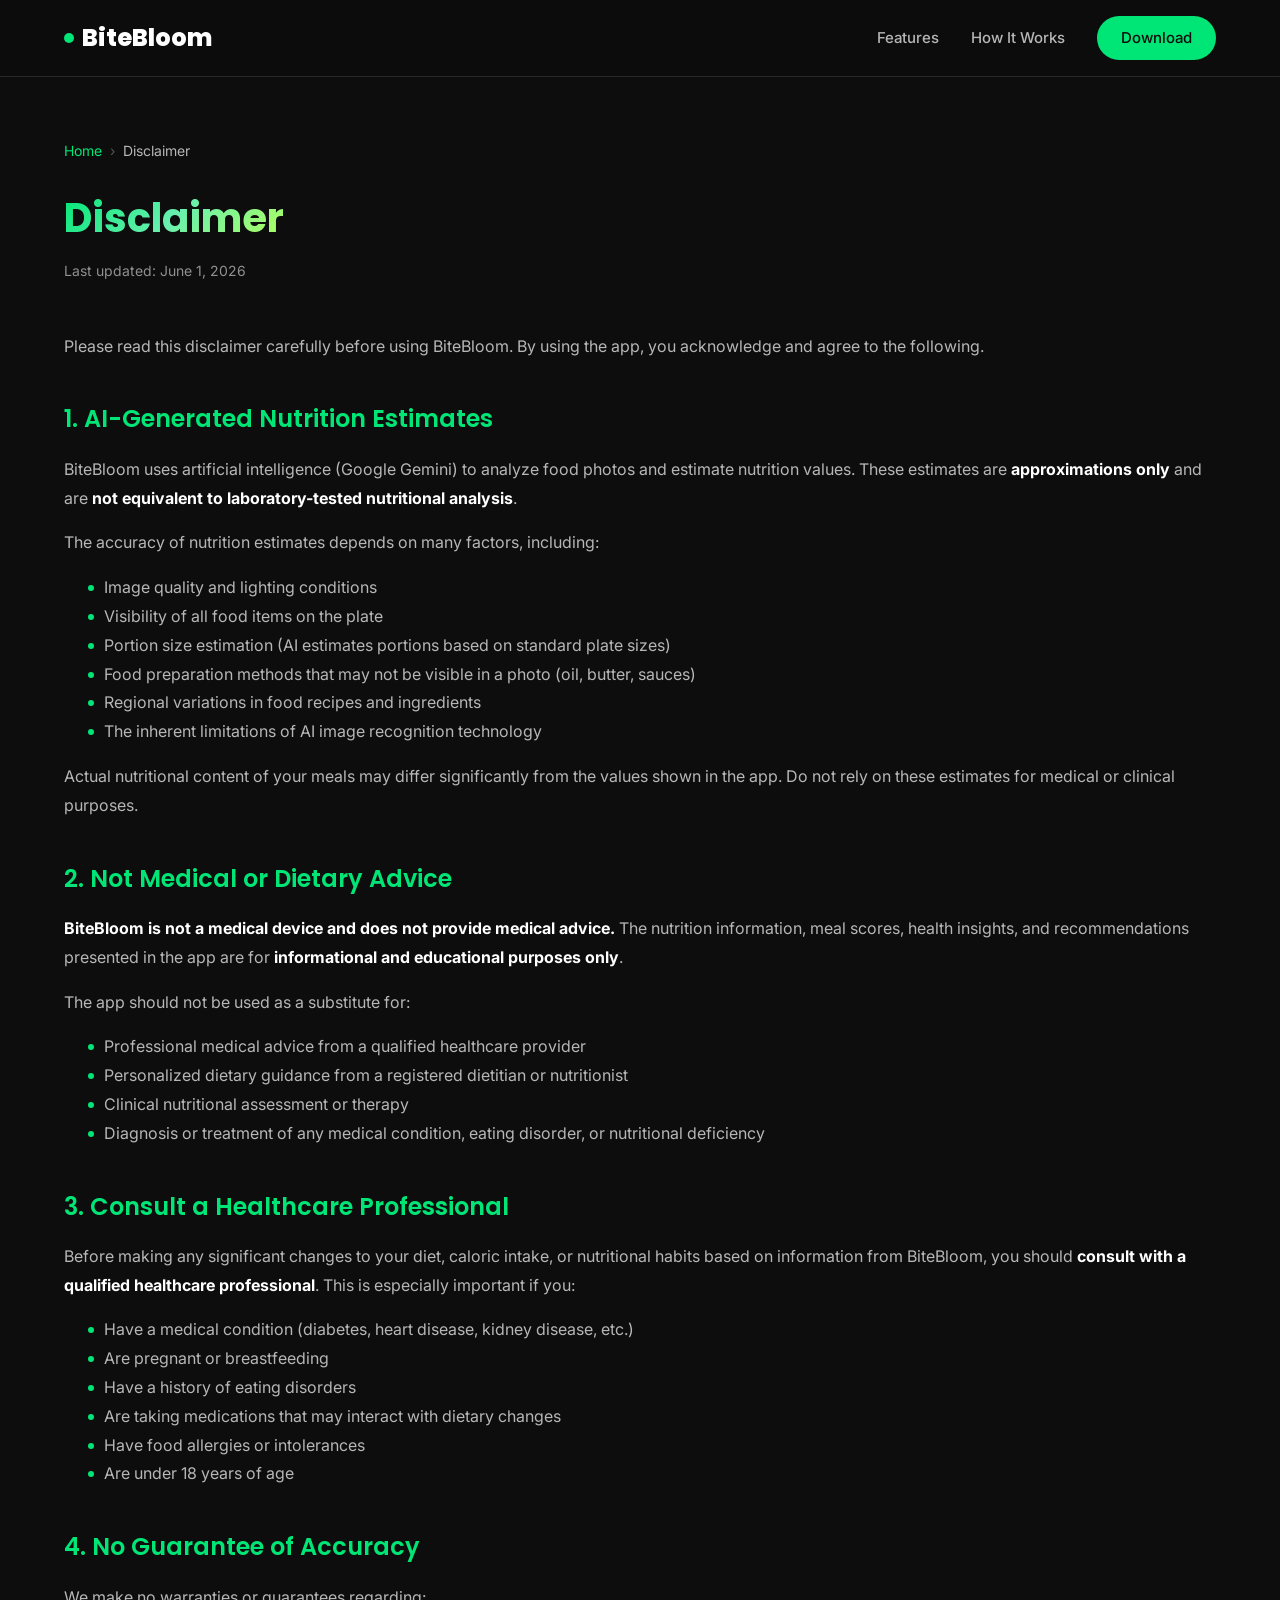
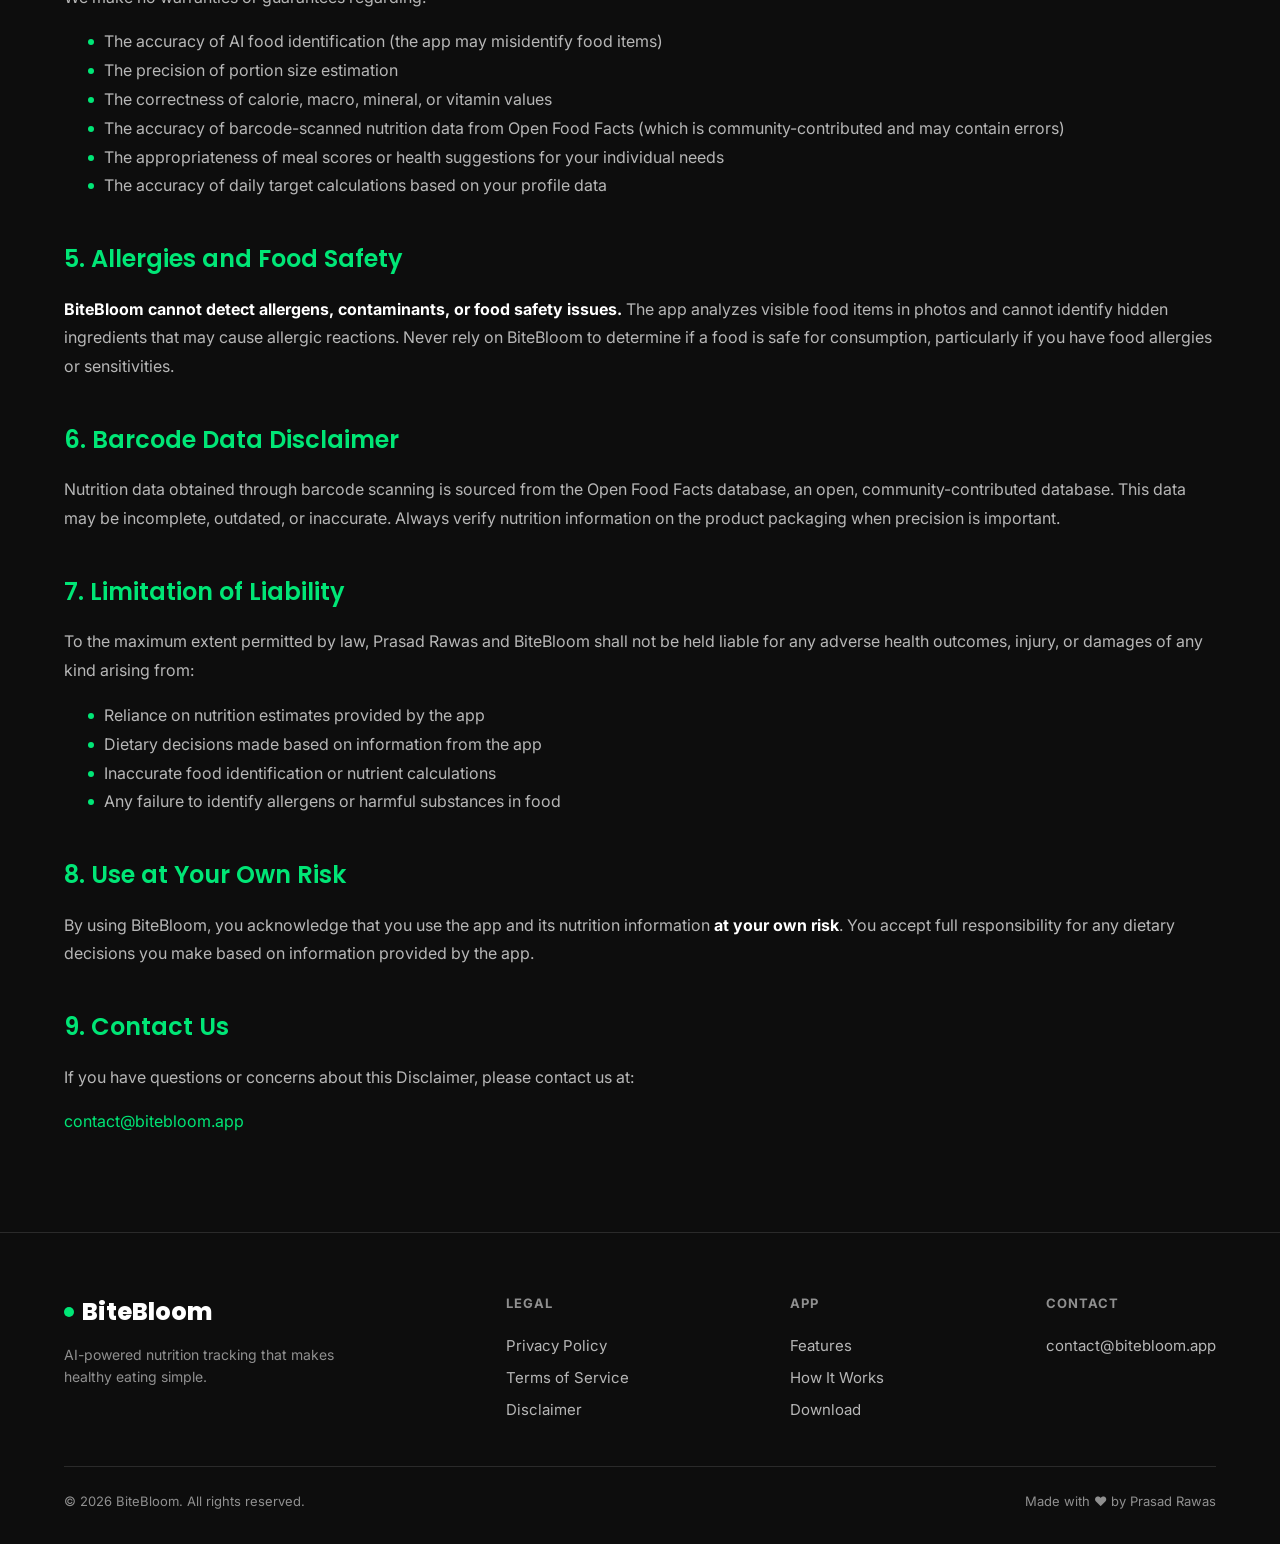
==== commit 4d2d3d63: "Update website URLs to new repo name bitebloom" ====
--- a/docs/disclaimer.html
+++ b/docs/disclaimer.html
@@ -3,30 +3,31 @@
 <head>
   <meta charset="UTF-8">
   <meta name="viewport" content="width=device-width, initial-scale=1.0">
-  <meta name="description" content="Health and accuracy disclaimer for Caliora — important information about the limitations of our AI nutrition analysis and when to consult a healthcare professional.">
+  <meta name="description" content="Health and accuracy disclaimer for BiteBloom — important information about the limitations of our AI nutrition analysis and when to consult a healthcare professional.">
   <meta name="robots" content="index, follow">
   <meta name="theme-color" content="#0D0D0D">
-  <meta name="apple-mobile-web-app-title" content="Caliora">
-  <meta name="application-name" content="Caliora">
+  <meta name="apple-mobile-web-app-title" content="BiteBloom">
+  <meta name="application-name" content="BiteBloom">
 
   <!-- Canonical URL -->
-  <link rel="canonical" href="https://prasadrawas.github.io/caliora/disclaimer.html">
+  <link rel="canonical" href="https://prasadrawas.github.io/bitebloom/disclaimer.html">
 
   <!-- Open Graph -->
-  <meta property="og:title" content="Disclaimer — Caliora">
-  <meta property="og:description" content="Important health and accuracy information about Caliora's AI nutrition analysis.">
+  <meta property="og:title" content="Disclaimer — BiteBloom">
+  <meta property="og:description" content="Important health and accuracy information about BiteBloom's AI nutrition analysis.">
   <meta property="og:type" content="website">
-  <meta property="og:url" content="https://prasadrawas.github.io/caliora/disclaimer.html">
-  <meta property="og:image" content="https://prasadrawas.github.io/caliora/og-image.png">
-  <meta property="og:site_name" content="Caliora">
+  <meta property="og:url" content="https://prasadrawas.github.io/bitebloom/disclaimer.html">
+  <meta property="og:image" content="https://prasadrawas.github.io/bitebloom/og-image.png">
+  <meta property="og:site_name" content="BiteBloom">
 
   <!-- Twitter Card -->
   <meta name="twitter:card" content="summary_large_image">
-  <meta name="twitter:title" content="Disclaimer — Caliora">
-  <meta name="twitter:description" content="Important health and accuracy information about Caliora's AI nutrition analysis.">
-
-  <title>Disclaimer — Caliora</title>
+  <meta name="twitter:title" content="Disclaimer — BiteBloom">
+  <meta name="twitter:description" content="Important health and accuracy information about BiteBloom's AI nutrition analysis.">
+
+  <title>Disclaimer — BiteBloom</title>
   <link rel="icon" type="image/png" href="favicon.png">
+  <link rel="apple-touch-icon" href="apple-touch-icon.png">
   <link rel="stylesheet" href="styles.css">
 
   <!-- Structured Data: WebPage -->
@@ -34,13 +35,13 @@
   {
     "@context": "https://schema.org",
     "@type": "WebPage",
-    "name": "Disclaimer — Caliora",
-    "description": "Health and accuracy disclaimer for Caliora — important information about the limitations of our AI nutrition analysis.",
-    "url": "https://prasadrawas.github.io/caliora/disclaimer.html",
+    "name": "Disclaimer — BiteBloom",
+    "description": "Health and accuracy disclaimer for BiteBloom — important information about the limitations of our AI nutrition analysis.",
+    "url": "https://prasadrawas.github.io/bitebloom/disclaimer.html",
     "isPartOf": {
       "@type": "WebSite",
-      "name": "Caliora",
-      "url": "https://prasadrawas.github.io/caliora/"
+      "name": "BiteBloom",
+      "url": "https://prasadrawas.github.io/bitebloom/"
     },
     "breadcrumb": {
       "@type": "BreadcrumbList",
@@ -49,13 +50,13 @@
           "@type": "ListItem",
           "position": 1,
           "name": "Home",
-          "item": "https://prasadrawas.github.io/caliora/"
+          "item": "https://prasadrawas.github.io/bitebloom/"
         },
         {
           "@type": "ListItem",
           "position": 2,
           "name": "Disclaimer",
-          "item": "https://prasadrawas.github.io/caliora/disclaimer.html"
+          "item": "https://prasadrawas.github.io/bitebloom/disclaimer.html"
         }
       ]
     }
@@ -67,8 +68,8 @@
   <!-- ===== NAVBAR ===== -->
   <nav class="navbar" role="navigation" aria-label="Main navigation">
     <div class="nav-inner">
-      <a href="index.html" class="nav-logo" aria-label="Caliora home">
-        <span class="logo-dot" aria-hidden="true"></span>Caliora
+      <a href="index.html" class="nav-logo" aria-label="BiteBloom home">
+        <span class="logo-dot" aria-hidden="true"></span>BiteBloom
       </a>
       <div class="nav-links" id="navLinks">
         <a href="index.html#features">Features</a>
@@ -98,10 +99,10 @@
       <h1 id="page-heading"><span class="gradient-text">Disclaimer</span></h1>
       <p class="legal-updated">Last updated: June 1, 2026</p>
 
-      <p>Please read this disclaimer carefully before using Caliora. By using the app, you acknowledge and agree to the following.</p>
+      <p>Please read this disclaimer carefully before using BiteBloom. By using the app, you acknowledge and agree to the following.</p>
 
       <h2>1. AI-Generated Nutrition Estimates</h2>
-      <p>Caliora uses artificial intelligence (Google Gemini) to analyze food photos and estimate nutrition values. These estimates are <strong>approximations only</strong> and are <strong>not equivalent to laboratory-tested nutritional analysis</strong>.</p>
+      <p>BiteBloom uses artificial intelligence (Google Gemini) to analyze food photos and estimate nutrition values. These estimates are <strong>approximations only</strong> and are <strong>not equivalent to laboratory-tested nutritional analysis</strong>.</p>
       <p>The accuracy of nutrition estimates depends on many factors, including:</p>
       <ul>
         <li>Image quality and lighting conditions</li>
@@ -114,7 +115,7 @@
       <p>Actual nutritional content of your meals may differ significantly from the values shown in the app. Do not rely on these estimates for medical or clinical purposes.</p>
 
       <h2>2. Not Medical or Dietary Advice</h2>
-      <p><strong>Caliora is not a medical device and does not provide medical advice.</strong> The nutrition information, meal scores, health insights, and recommendations presented in the app are for <strong>informational and educational purposes only</strong>.</p>
+      <p><strong>BiteBloom is not a medical device and does not provide medical advice.</strong> The nutrition information, meal scores, health insights, and recommendations presented in the app are for <strong>informational and educational purposes only</strong>.</p>
       <p>The app should not be used as a substitute for:</p>
       <ul>
         <li>Professional medical advice from a qualified healthcare provider</li>
@@ -124,7 +125,7 @@
       </ul>
 
       <h2>3. Consult a Healthcare Professional</h2>
-      <p>Before making any significant changes to your diet, caloric intake, or nutritional habits based on information from Caliora, you should <strong>consult with a qualified healthcare professional</strong>. This is especially important if you:</p>
+      <p>Before making any significant changes to your diet, caloric intake, or nutritional habits based on information from BiteBloom, you should <strong>consult with a qualified healthcare professional</strong>. This is especially important if you:</p>
       <ul>
         <li>Have a medical condition (diabetes, heart disease, kidney disease, etc.)</li>
         <li>Are pregnant or breastfeeding</li>
@@ -146,13 +147,13 @@
       </ul>
 
       <h2>5. Allergies and Food Safety</h2>
-      <p><strong>Caliora cannot detect allergens, contaminants, or food safety issues.</strong> The app analyzes visible food items in photos and cannot identify hidden ingredients that may cause allergic reactions. Never rely on Caliora to determine if a food is safe for consumption, particularly if you have food allergies or sensitivities.</p>
+      <p><strong>BiteBloom cannot detect allergens, contaminants, or food safety issues.</strong> The app analyzes visible food items in photos and cannot identify hidden ingredients that may cause allergic reactions. Never rely on BiteBloom to determine if a food is safe for consumption, particularly if you have food allergies or sensitivities.</p>
 
       <h2>6. Barcode Data Disclaimer</h2>
       <p>Nutrition data obtained through barcode scanning is sourced from the Open Food Facts database, an open, community-contributed database. This data may be incomplete, outdated, or inaccurate. Always verify nutrition information on the product packaging when precision is important.</p>
 
       <h2>7. Limitation of Liability</h2>
-      <p>To the maximum extent permitted by law, Prasad Rawas and Caliora shall not be held liable for any adverse health outcomes, injury, or damages of any kind arising from:</p>
+      <p>To the maximum extent permitted by law, Prasad Rawas and BiteBloom shall not be held liable for any adverse health outcomes, injury, or damages of any kind arising from:</p>
       <ul>
         <li>Reliance on nutrition estimates provided by the app</li>
         <li>Dietary decisions made based on information from the app</li>
@@ -161,11 +162,11 @@
       </ul>
 
       <h2>8. Use at Your Own Risk</h2>
-      <p>By using Caliora, you acknowledge that you use the app and its nutrition information <strong>at your own risk</strong>. You accept full responsibility for any dietary decisions you make based on information provided by the app.</p>
+      <p>By using BiteBloom, you acknowledge that you use the app and its nutrition information <strong>at your own risk</strong>. You accept full responsibility for any dietary decisions you make based on information provided by the app.</p>
 
       <h2>9. Contact Us</h2>
       <p>If you have questions or concerns about this Disclaimer, please contact us at:</p>
-      <p><a href="mailto:contact@caliora.app" aria-label="Send email to Caliora support">contact@caliora.app</a></p>
+      <p><a href="mailto:contact@bitebloom.app" aria-label="Send email to BiteBloom support">contact@bitebloom.app</a></p>
     </div>
   </main>
 
@@ -174,8 +175,8 @@
     <div class="container">
       <div class="footer-inner">
         <div class="footer-brand">
-          <div class="nav-logo" aria-label="Caliora">
-            <span class="logo-dot" aria-hidden="true"></span>Caliora
+          <div class="nav-logo" aria-label="BiteBloom">
+            <span class="logo-dot" aria-hidden="true"></span>BiteBloom
           </div>
           <p>AI-powered nutrition tracking that makes healthy eating simple.</p>
         </div>
@@ -193,11 +194,11 @@
         </nav>
         <div class="footer-links-group">
           <h4>Contact</h4>
-          <a href="mailto:contact@caliora.app" aria-label="Send email to Caliora support">contact@caliora.app</a>
+          <a href="mailto:contact@bitebloom.app" aria-label="Send email to BiteBloom support">contact@bitebloom.app</a>
         </div>
       </div>
       <div class="footer-bottom">
-        <p>&copy; 2026 Caliora. All rights reserved.</p>
+        <p>&copy; 2026 BiteBloom. All rights reserved.</p>
         <p class="made-with">Made with &#10084;&#65039; by Prasad Rawas</p>
       </div>
     </div>
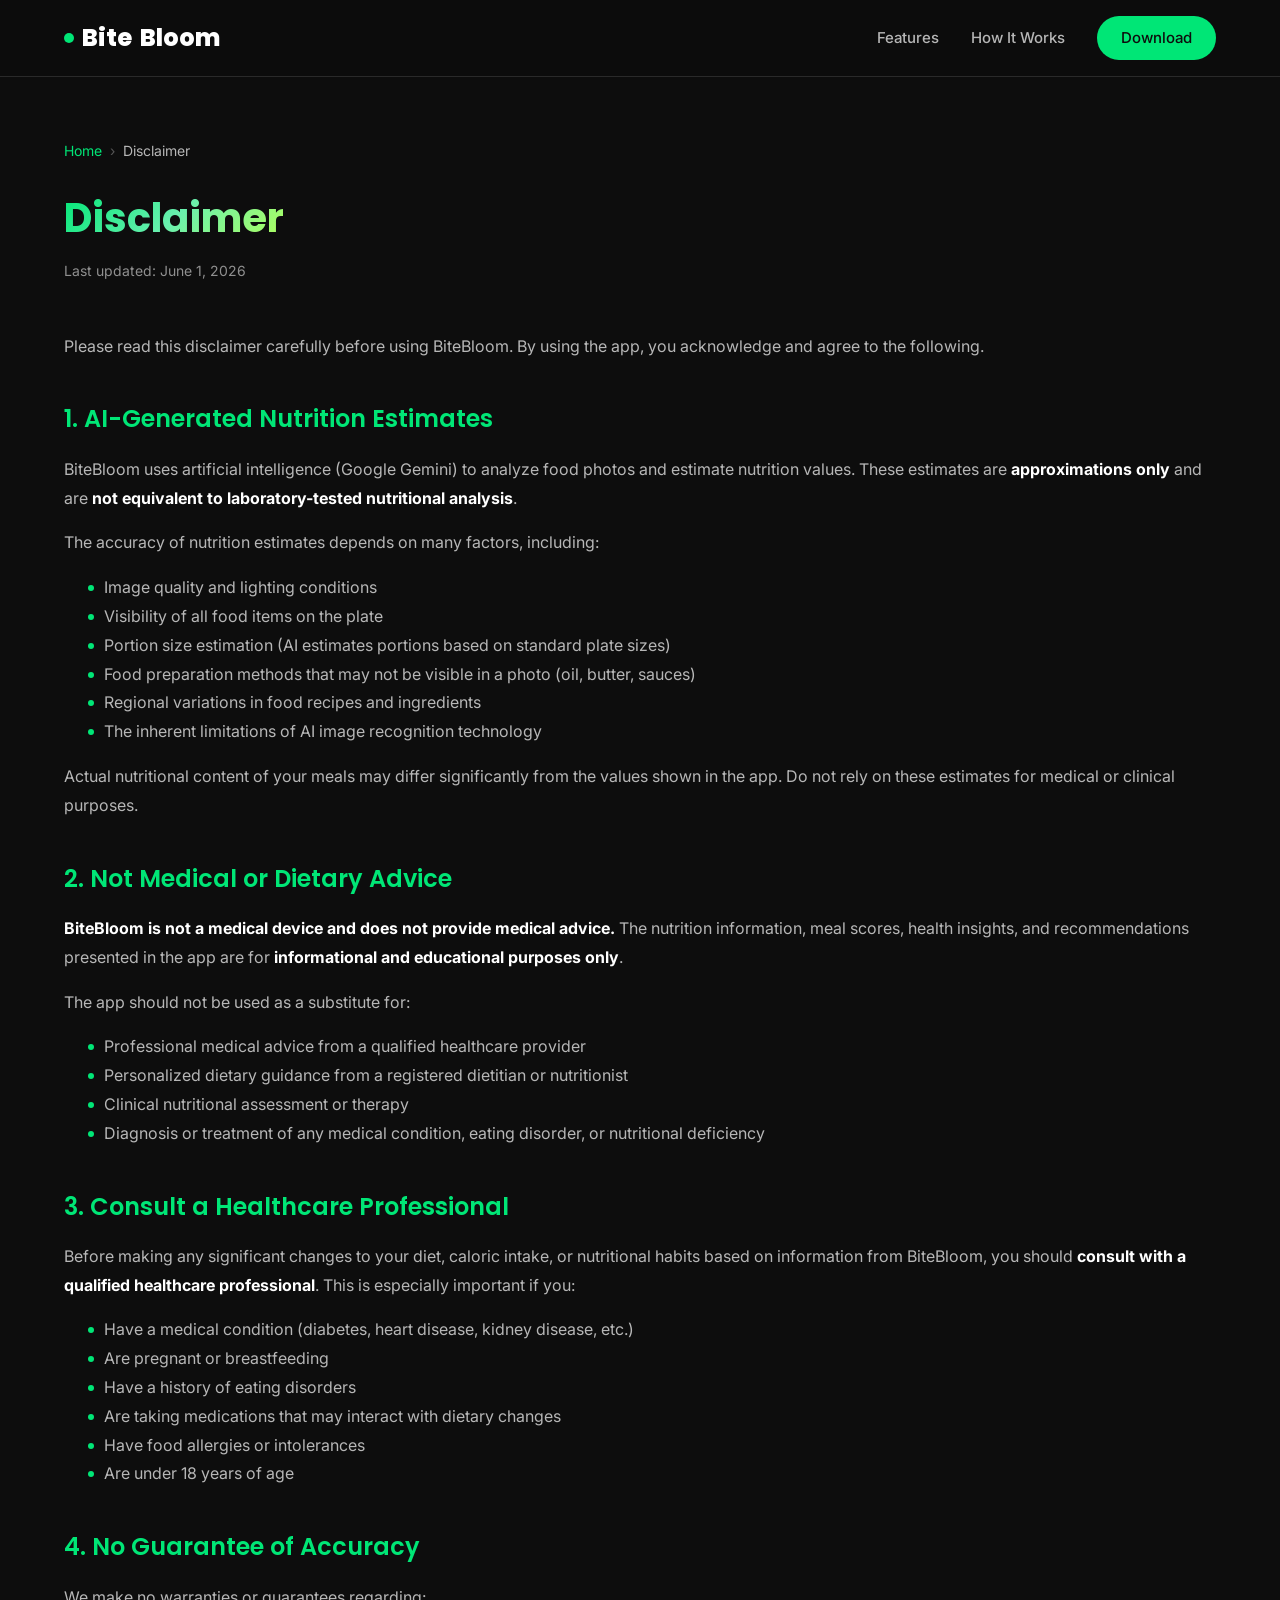
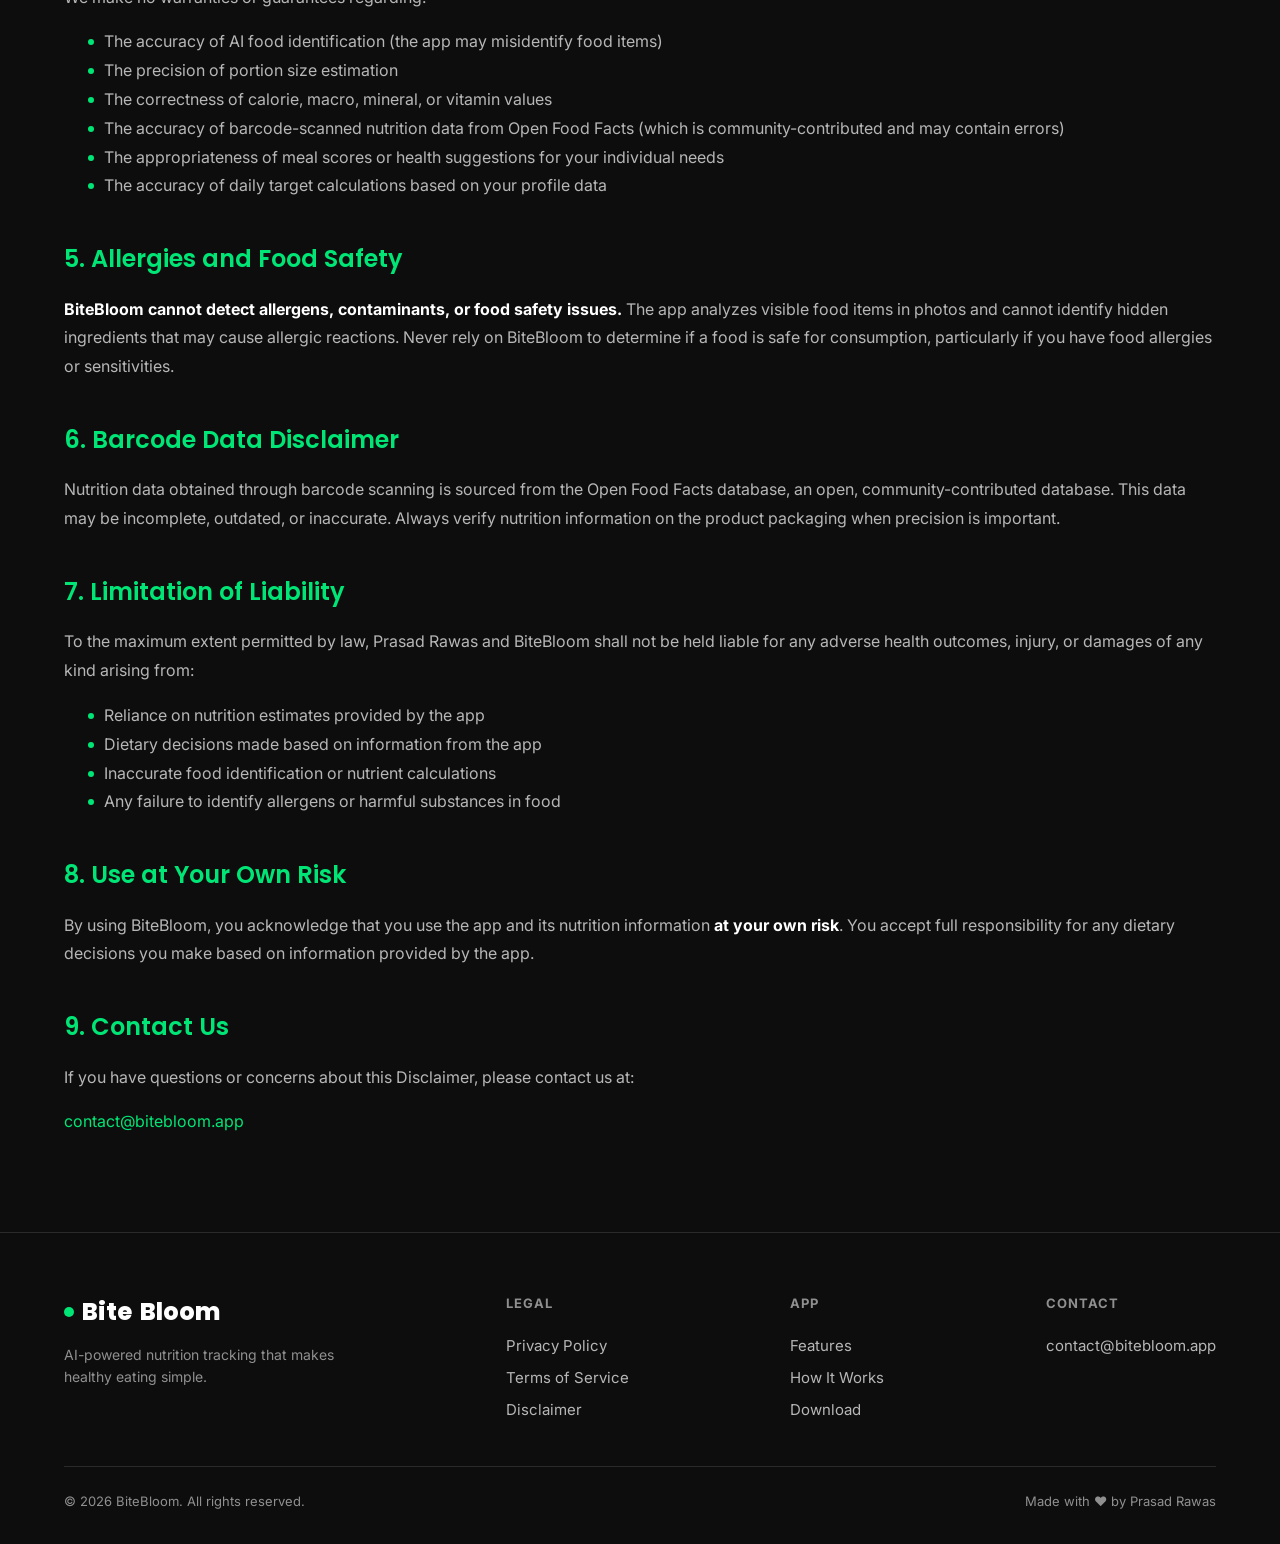
==== commit c28cf850: "Add OG image and feature graphic, fix twitter:image SEO - Regenerate og-image.png with app feature-f" ====
--- a/docs/disclaimer.html
+++ b/docs/disclaimer.html
@@ -10,20 +10,21 @@
   <meta name="application-name" content="BiteBloom">
 
   <!-- Canonical URL -->
-  <link rel="canonical" href="https://prasadrawas.github.io/bitebloom/disclaimer.html">
+  <link rel="canonical" href="https://bitebloom.prasadrawas.online/disclaimer.html">
 
   <!-- Open Graph -->
   <meta property="og:title" content="Disclaimer — BiteBloom">
   <meta property="og:description" content="Important health and accuracy information about BiteBloom's AI nutrition analysis.">
   <meta property="og:type" content="website">
-  <meta property="og:url" content="https://prasadrawas.github.io/bitebloom/disclaimer.html">
-  <meta property="og:image" content="https://prasadrawas.github.io/bitebloom/og-image.png">
+  <meta property="og:url" content="https://bitebloom.prasadrawas.online/disclaimer.html">
+  <meta property="og:image" content="https://bitebloom.prasadrawas.online/og-image.png">
   <meta property="og:site_name" content="BiteBloom">
 
   <!-- Twitter Card -->
   <meta name="twitter:card" content="summary_large_image">
   <meta name="twitter:title" content="Disclaimer — BiteBloom">
   <meta name="twitter:description" content="Important health and accuracy information about BiteBloom's AI nutrition analysis.">
+  <meta name="twitter:image" content="https://bitebloom.prasadrawas.online/og-image.png">
 
   <title>Disclaimer — BiteBloom</title>
   <link rel="icon" type="image/png" href="favicon.png">
@@ -37,11 +38,11 @@
     "@type": "WebPage",
     "name": "Disclaimer — BiteBloom",
     "description": "Health and accuracy disclaimer for BiteBloom — important information about the limitations of our AI nutrition analysis.",
-    "url": "https://prasadrawas.github.io/bitebloom/disclaimer.html",
+    "url": "https://bitebloom.prasadrawas.online/disclaimer.html",
     "isPartOf": {
       "@type": "WebSite",
       "name": "BiteBloom",
-      "url": "https://prasadrawas.github.io/bitebloom/"
+      "url": "https://bitebloom.prasadrawas.online/"
     },
     "breadcrumb": {
       "@type": "BreadcrumbList",
@@ -50,13 +51,13 @@
           "@type": "ListItem",
           "position": 1,
           "name": "Home",
-          "item": "https://prasadrawas.github.io/bitebloom/"
+          "item": "https://bitebloom.prasadrawas.online/"
         },
         {
           "@type": "ListItem",
           "position": 2,
           "name": "Disclaimer",
-          "item": "https://prasadrawas.github.io/bitebloom/disclaimer.html"
+          "item": "https://bitebloom.prasadrawas.online/disclaimer.html"
         }
       ]
     }
@@ -69,7 +70,7 @@
   <nav class="navbar" role="navigation" aria-label="Main navigation">
     <div class="nav-inner">
       <a href="index.html" class="nav-logo" aria-label="BiteBloom home">
-        <span class="logo-dot" aria-hidden="true"></span>BiteBloom
+        <span class="logo-dot" aria-hidden="true"></span>Bite<span class="text-accent">Bloom</span>
       </a>
       <div class="nav-links" id="navLinks">
         <a href="index.html#features">Features</a>
@@ -176,7 +177,7 @@
       <div class="footer-inner">
         <div class="footer-brand">
           <div class="nav-logo" aria-label="BiteBloom">
-            <span class="logo-dot" aria-hidden="true"></span>BiteBloom
+            <span class="logo-dot" aria-hidden="true"></span>Bite<span class="text-accent">Bloom</span>
           </div>
           <p>AI-powered nutrition tracking that makes healthy eating simple.</p>
         </div>
